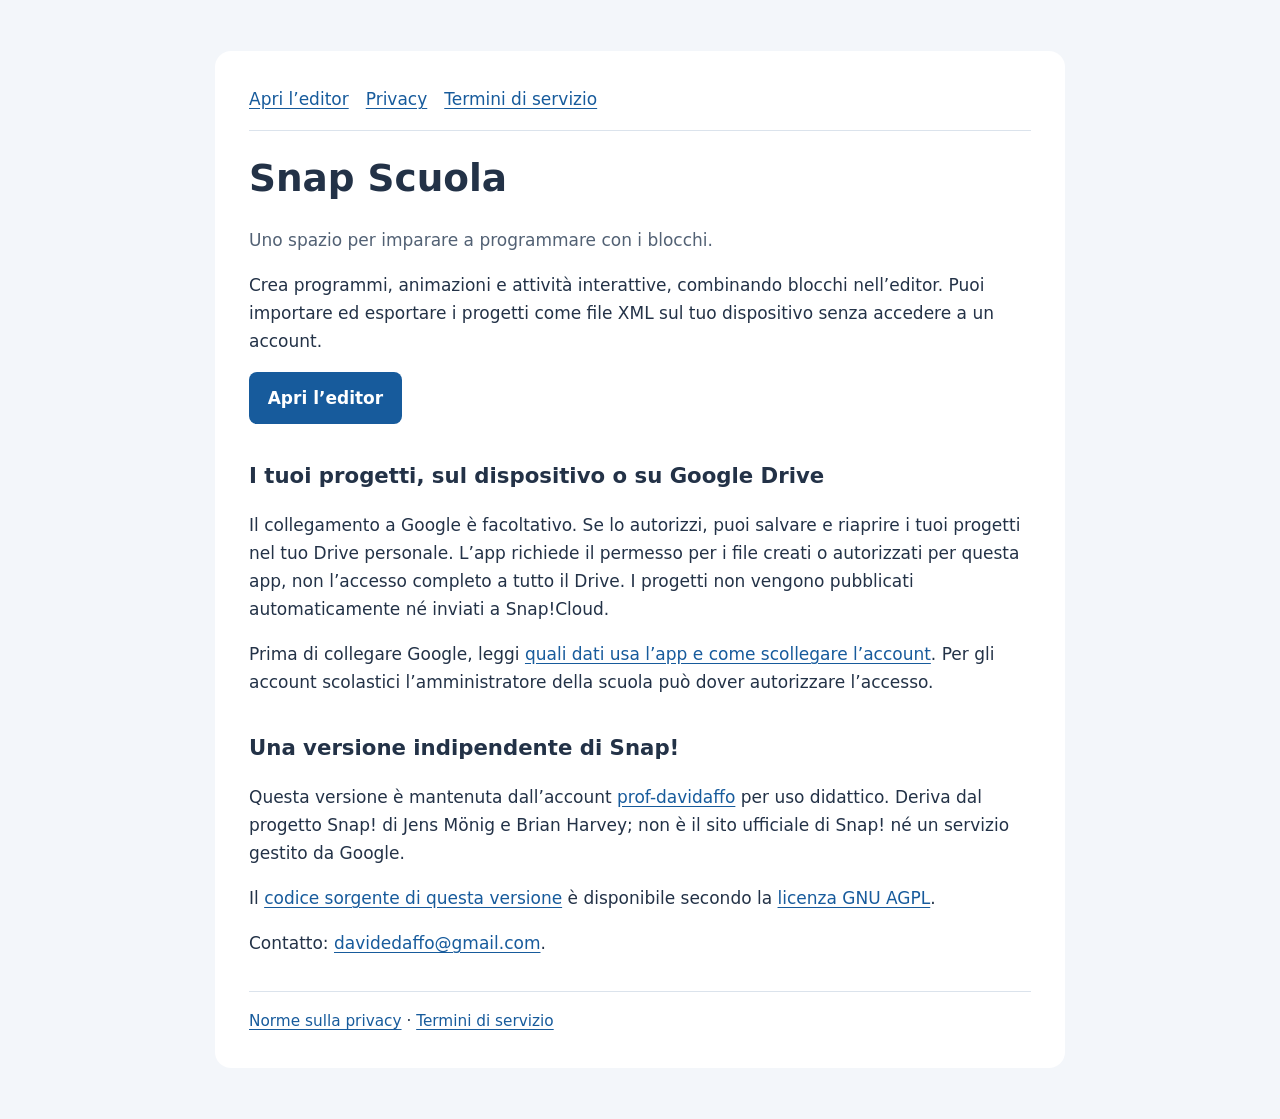
==== about.html @ 3645e1c9 "added privacy stuff" ====
<!DOCTYPE html>
<html lang="it">
<head>
    <meta charset="utf-8">
    <meta name="viewport" content="width=device-width, initial-scale=1">
    <meta name="description" content="Snap Scuola: editor didattico di programmazione a blocchi con salvataggio locale e Google Drive facoltativo.">
    <title>Snap Scuola — Programmazione a blocchi</title>
    <link rel="stylesheet" href="info.css">
    <link rel="icon" href="src/favicon.ico">
</head>
<body>
<main>
    <nav aria-label="Navigazione">
        <a href="snap.html">Apri l’editor</a>
        <a href="privacy.html">Privacy</a>
        <a href="terms.html">Termini di servizio</a>
    </nav>
    <h1>Snap Scuola</h1>
    <p class="subtitle">Uno spazio per imparare a programmare con i blocchi.</p>
    <p>Crea programmi, animazioni e attività interattive, combinando blocchi
        nell’editor. Puoi importare ed esportare i progetti come file XML sul
        tuo dispositivo senza accedere a un account.</p>
    <p><a class="button" href="snap.html">Apri l’editor</a></p>
    <h2>I tuoi progetti, sul dispositivo o su Google Drive</h2>
    <p>Il collegamento a Google è facoltativo. Se lo autorizzi, puoi salvare e
        riaprire i tuoi progetti nel tuo Drive personale. L’app richiede il
        permesso per i file creati o autorizzati per questa app, non l’accesso
        completo a tutto il Drive. I progetti non vengono pubblicati
        automaticamente né inviati a Snap!Cloud.</p>
    <p>Prima di collegare Google, leggi <a href="privacy.html">quali dati usa
        l’app e come scollegare l’account</a>. Per gli account scolastici
        l’amministratore della scuola può dover autorizzare l’accesso.</p>
    <h2>Una versione indipendente di Snap!</h2>
    <p>Questa versione è mantenuta dall’account
        <a href="https://github.com/prof-davidaffo">prof-davidaffo</a> per uso
        didattico. Deriva dal progetto Snap! di Jens Mönig e Brian Harvey;
        non è il sito ufficiale di Snap! né un servizio gestito da Google.</p>
    <p>Il <a href="https://github.com/prof-davidaffo/Snap">codice sorgente di
        questa versione</a> è disponibile secondo la
        <a href="LICENSE">licenza GNU AGPL</a>.</p>
    <p>Contatto: <a href="mailto:davidedaffo@gmail.com">davidedaffo@gmail.com</a>.</p>
    <footer>
        <a href="privacy.html">Norme sulla privacy</a> ·
        <a href="terms.html">Termini di servizio</a>
    </footer>
</main>
</body>
</html>
---- info.css ----
:root { color-scheme: light; font: 17px/1.65 system-ui, sans-serif; color: #233247; background: #f3f6fa; }
* { box-sizing: border-box; }
body { margin: 0; }
main { max-width: 850px; margin: 3rem auto; padding: 2rem; background: white; border-radius: 16px; }
nav { display: flex; flex-wrap: wrap; gap: 1rem; border-bottom: 1px solid #dbe3ec; padding-bottom: 1rem; }
a { color: #175b9c; text-underline-offset: .18em; }
a:focus-visible { outline: 3px solid #175b9c; outline-offset: 4px; }
h1 { line-height: 1.2; font-size: 2.2rem; }
h2 { font-size: 1.25rem; margin-top: 2rem; }
.subtitle, .updated { color: #526174; }
.button { display: inline-block; padding: .7rem 1.1rem; border-radius: 8px; background: #175b9c; color: white; font-weight: 650; text-decoration: none; }
footer { border-top: 1px solid #dbe3ec; margin-top: 2rem; padding-top: 1rem; font-size: .9rem; }
@media (max-width: 600px) { main { margin: 0; padding: 1.25rem; border-radius: 0; } h1 { font-size: 1.8rem; } }
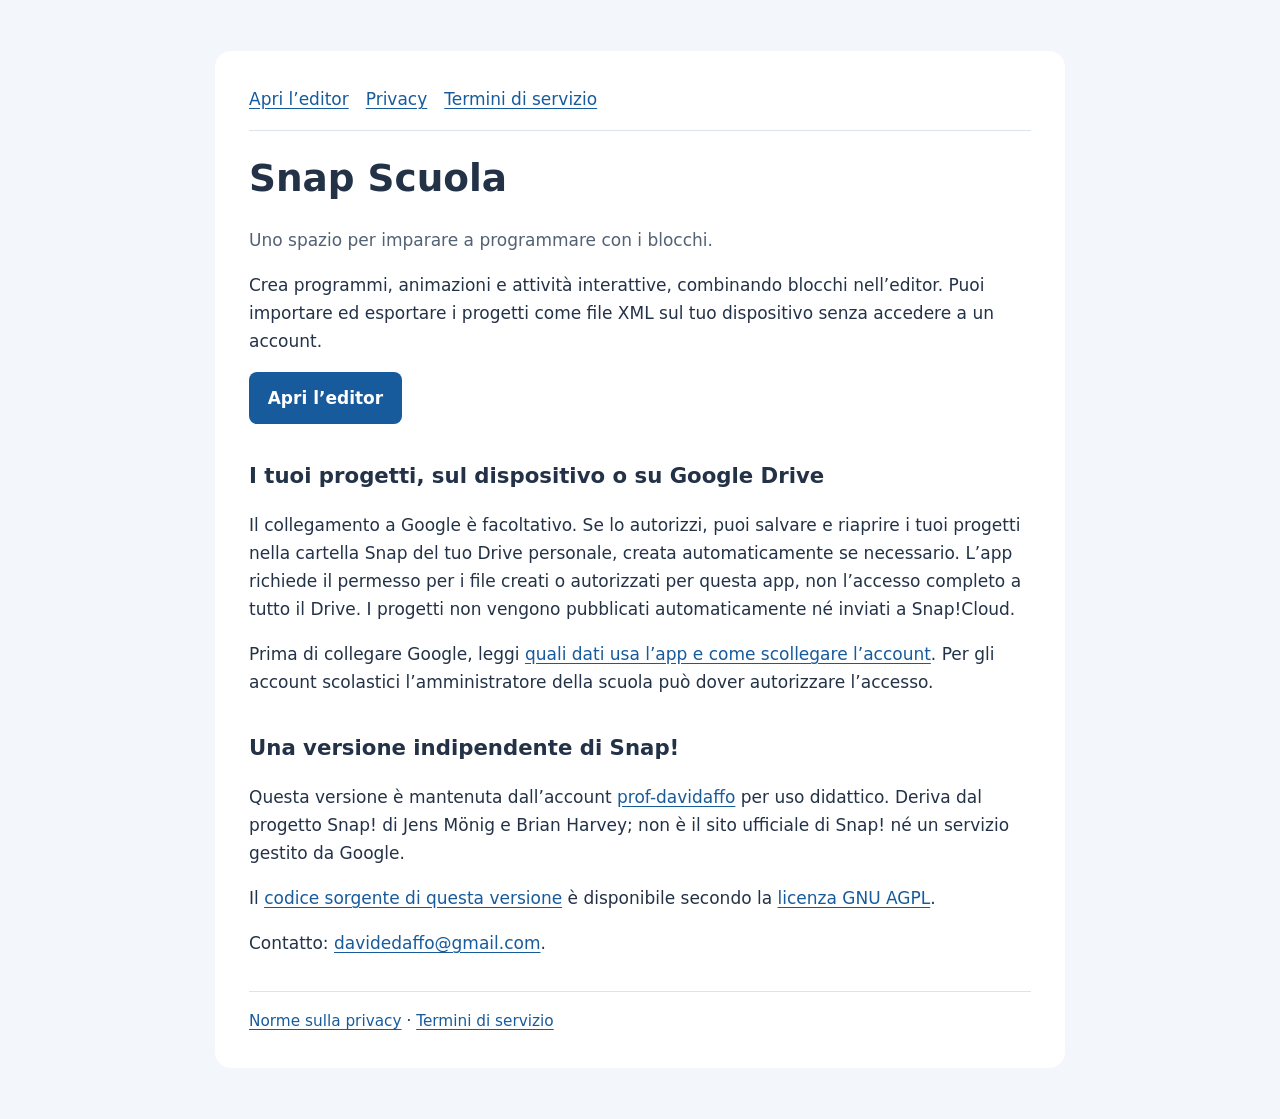
==== commit fd575642: "google drive folder" ====
--- a/about.html
+++ b/about.html
@@ -23,7 +23,8 @@
     <p><a class="button" href="snap.html">Apri l’editor</a></p>
     <h2>I tuoi progetti, sul dispositivo o su Google Drive</h2>
     <p>Il collegamento a Google è facoltativo. Se lo autorizzi, puoi salvare e
-        riaprire i tuoi progetti nel tuo Drive personale. L’app richiede il
+        riaprire i tuoi progetti nella cartella Snap del tuo Drive personale,
+        creata automaticamente se necessario. L’app richiede il
         permesso per i file creati o autorizzati per questa app, non l’accesso
         completo a tutto il Drive. I progetti non vengono pubblicati
         automaticamente né inviati a Snap!Cloud.</p>
